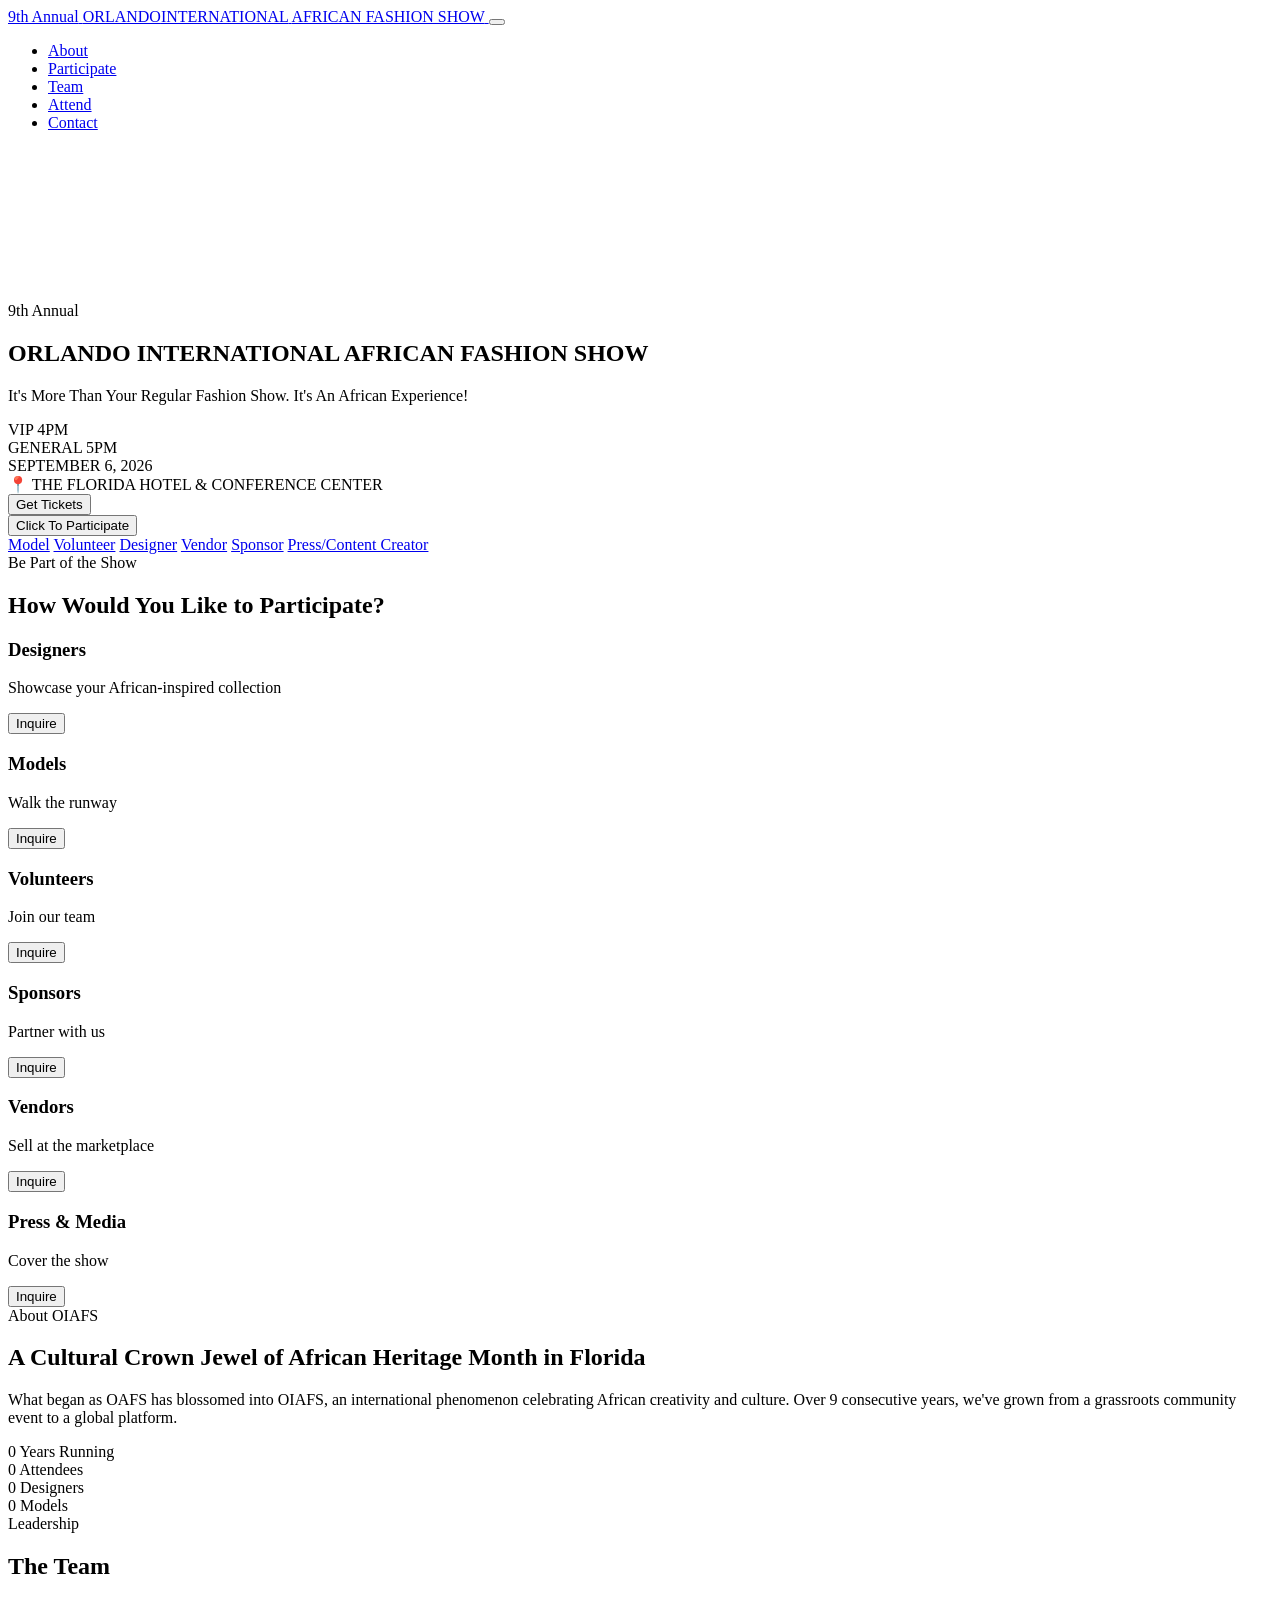
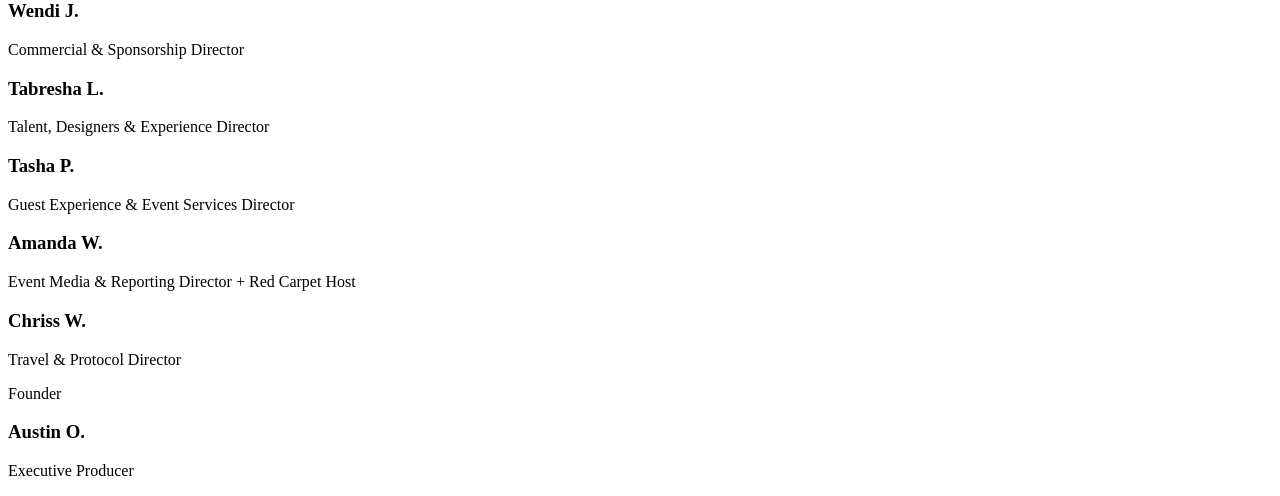
==== index.html @ 16256e50 "Add index.html for Orlando African Fashion Show 2026 This file contains the complete HTML structure " ====
<!DOCTYPE html>
<html lang="en">
<head>
    <meta charset="UTF-8">
    <meta name="viewport" content="width=device-width, initial-scale=1.0">
    <title>Orlando African Fashion Show 2026 | 9th Annual</title>
    <meta name="description" content="The Orlando African Fashion Show (OIAFS) 2026 - September 6, 2026 at The Florida Hotel & Conference Center. Celebrating African creativity and culture.">
    
    <link rel="preconnect" href="https://fonts.googleapis.com">
    <link href="https://fonts.googleapis.com/css2?family=Cormorant+Garamond:wght@400;500;600;700&family=Inter:wght@300;400;500;600&display=swap" rel="stylesheet">
    
    <link rel="stylesheet" href="styles.css">
</head>
<body>
    <!-- Navigation -->
    <nav class="navbar" id="navbar">
        <div class="nav-container">
            <a href="#" class="logo">
                <span class="logo-8th">9th Annual</span>
                <span class="logo-main">ORLANDO<span class="logo-accent">INTERNATIONAL</span></span>
                <span class="logo-main">AFRICAN FASHION SHOW</span>
            </a>
            
            <button class="nav-toggle" id="navToggle" aria-label="Toggle navigation">
                <span></span>
                <span></span>
                <span></span>
            </button>
            
            <ul class="nav-menu" id="navMenu">
                <li><a href="#about" class="nav-link">About</a></li>
                <li><a href="#participate" class="nav-link">Participate</a></li>
                <li><a href="#team" class="nav-link">Team</a></li>
                <li><a href="#attend" class="nav-link">Attend</a></li>
                <li><a href="#contact" class="nav-link">Contact</a></li>
            </ul>
        </div>
    </nav>

    <!-- Hero Section -->
    <section class="hero" id="hero">
        <div class="hero-bg">
            <video class="hero-video" autoplay muted loop playsinline>
                <source src="images/hero-video.mp4" type="video/mp4">
            </video>
        </div>
        <div class="hero-overlay"></div>
        
        <div class="hero-content">
            <div class="hero-badge fade-in-up">
                <span class="badge-text">9th Annual</span>
            </div>
            <h1 class="hero-title fade-in-up delay-1">
                <span class="title-line">ORLANDO</span>
                <span class="title-line accent">INTERNATIONAL</span>
                <span class="title-line accent">AFRICAN FASHION SHOW</span>
            </h1>
            <p class="hero-tagline fade-in-up delay-2">It's More Than Your Regular Fashion Show. It's An African Experience!</p>
            
            <div class="hero-details fade-in-up delay-3">
                <div class="detail-item">
                    <span class="detail-label">VIP</span>
                    <span class="detail-value">4PM</span>
                </div>
                <div class="detail-separator"></div>
                <div class="detail-item">
                    <span class="detail-label">GENERAL</span>
                    <span class="detail-value">5PM</span>
                </div>
                <div class="detail-separator"></div>
                <div class="detail-item highlight">
                    <span class="detail-label">SEPTEMBER 6, 2026</span>
                </div>
            </div>
            
            <div class="hero-venue fade-in-up delay-4">
                <span class="venue-icon">📍</span>
                <span>THE FLORIDA HOTEL & CONFERENCE CENTER</span>
            </div>
            
            <div class="hero-ctas fade-in-up delay-5">
                <button class="btn btn-primary" data-category="attend">
                    <span>Get Tickets</span>
                </button>
                <div class="dropdown-container">
                    <button class="btn btn-secondary dropdown-toggle" id="participateDropdownBtn">
                        <span>Click To Participate</span>
                    </button>
                    <div class="dropdown-menu" id="participateDropdown">
                        <a href="#" class="dropdown-item" data-category="model">Model</a>
                        <a href="#" class="dropdown-item" data-category="volunteer">Volunteer</a>
                        <a href="#" class="dropdown-item" data-category="designer">Designer</a>
                        <a href="#" class="dropdown-item" data-category="vendor">Vendor</a>
                        <a href="#" class="dropdown-item" data-category="sponsor">Sponsor</a>
                        <a href="#" class="dropdown-item" data-category="press">Press/Content Creator</a>
                    </div>
                </div>
            </div>
        </div>
    </section>

    <!-- Participate Section -->
    <section class="participate" id="participate">
        <div class="container">
            <div class="section-header">
                <span class="section-label fade-in">Be Part of the Show</span>
                <h2 class="section-title fade-in">How Would You Like to Participate?</h2>
            </div>
            
            <div class="participate-grid">
                <div class="participate-card fade-in-up" data-category="designer">
                    <h3 class="card-title">Designers</h3>
                    <p class="card-desc">Showcase your African-inspired collection</p>
                    <button class="card-btn">Inquire</button>
                </div>
                <div class="participate-card fade-in-up delay-1" data-category="model">
                    <h3 class="card-title">Models</h3>
                    <p class="card-desc">Walk the runway</p>
                    <button class="card-btn">Inquire</button>
                </div>
                <div class="participate-card fade-in-up delay-2" data-category="volunteer">
                    <h3 class="card-title">Volunteers</h3>
                    <p class="card-desc">Join our team</p>
                    <button class="card-btn">Inquire</button>
                </div>
                <div class="participate-card fade-in-up delay-3" data-category="sponsor">
                    <h3 class="card-title">Sponsors</h3>
                    <p class="card-desc">Partner with us</p>
                    <button class="card-btn">Inquire</button>
                </div>
                <div class="participate-card fade-in-up delay-4" data-category="vendor">
                    <h3 class="card-title">Vendors</h3>
                    <p class="card-desc">Sell at the marketplace</p>
                    <button class="card-btn">Inquire</button>
                </div>
                <div class="participate-card fade-in-up delay-5" data-category="press">
                    <h3 class="card-title">Press & Media</h3>
                    <p class="card-desc">Cover the show</p>
                    <button class="card-btn">Inquire</button>
                </div>
            </div>
        </div>
    </section>

    <!-- About Section -->
    <section class="about" id="about">
        <div class="container">
            <div class="about-grid">
                <div class="about-content">
                    <span class="section-label light fade-in">About OIAFS</span>
                    <h2 class="section-title light fade-in">A Cultural Crown Jewel of African Heritage Month in Florida</h2>
                    <p class="about-text fade-in">
                        What began as OAFS has blossomed into OIAFS, an international phenomenon celebrating African creativity and culture. Over 9 consecutive years, we've grown from a grassroots community event to a global platform.
                    </p>
                    
                    <div class="about-stats">
                        <div class="stat-item fade-in-up">
                            <span class="stat-number" data-count="9" data-suffix="+">0</span>
                            <span class="stat-label">Years Running</span>
                        </div>
                        <div class="stat-item fade-in-up delay-1">
                            <span class="stat-number" data-count="1800" data-suffix="+">0</span>
                            <span class="stat-label">Attendees</span>
                        </div>
                        <div class="stat-item fade-in-up delay-2">
                            <span class="stat-number" data-count="50" data-suffix="+">0</span>
                            <span class="stat-label">Designers</span>
                        </div>
                        <div class="stat-item fade-in-up delay-3">
                            <span class="stat-number" data-count="250" data-suffix="+">0</span>
                            <span class="stat-label">Models</span>
                        </div>
                    </div>
                </div>
            </div>
        </div>
    </section>

    <!-- Team Section -->
    <section class="team" id="team">
        <div class="container">
            <div class="section-header centered">
                <span class="section-label fade-in">Leadership</span>
                <h2 class="section-title fade-in">The Team</h2>
            </div>
            
            <div class="team-grid">
                <div class="team-card fade-in-up">
                    <h3 class="team-name">Wendi J.</h3>
                    <p class="team-role">Commercial & Sponsorship Director</p>
                </div>
                <div class="team-card fade-in-up delay-1">
                    <h3 class="team-name">Tabresha L.</h3>
                    <p class="team-role">Talent, Designers & Experience Director</p>
                </div>
                <div class="team-card fade-in-up delay-2">
                    <h3 class="team-name">Tasha P.</h3>
                    <p class="team-role">Guest Experience & Event Services Director</p>
                </div>
                <div class="team-card fade-in-up delay-3">
                    <h3 class="team-name">Amanda W.</h3>
                    <p class="team-role">Event Media & Reporting Director + Red Carpet Host</p>
                </div>
                <div class="team-card fade-in-up delay-4">
                    <h3 class="team-name">Chriss W.</h3>
                    <p class="team-role">Travel & Protocol Director</p>
                </div>
                <div class="team-card fade-in-up delay-5 featured">
                    <span class="team-badge">Founder</span>
                    <h3 class="team-name">Austin O.</h3>
                    <p class="team-role">Executive Producer</p>
                </div>
            </div>
        </div>
    </section>

    <script src="scripts.js"></script>
</body>
</html>
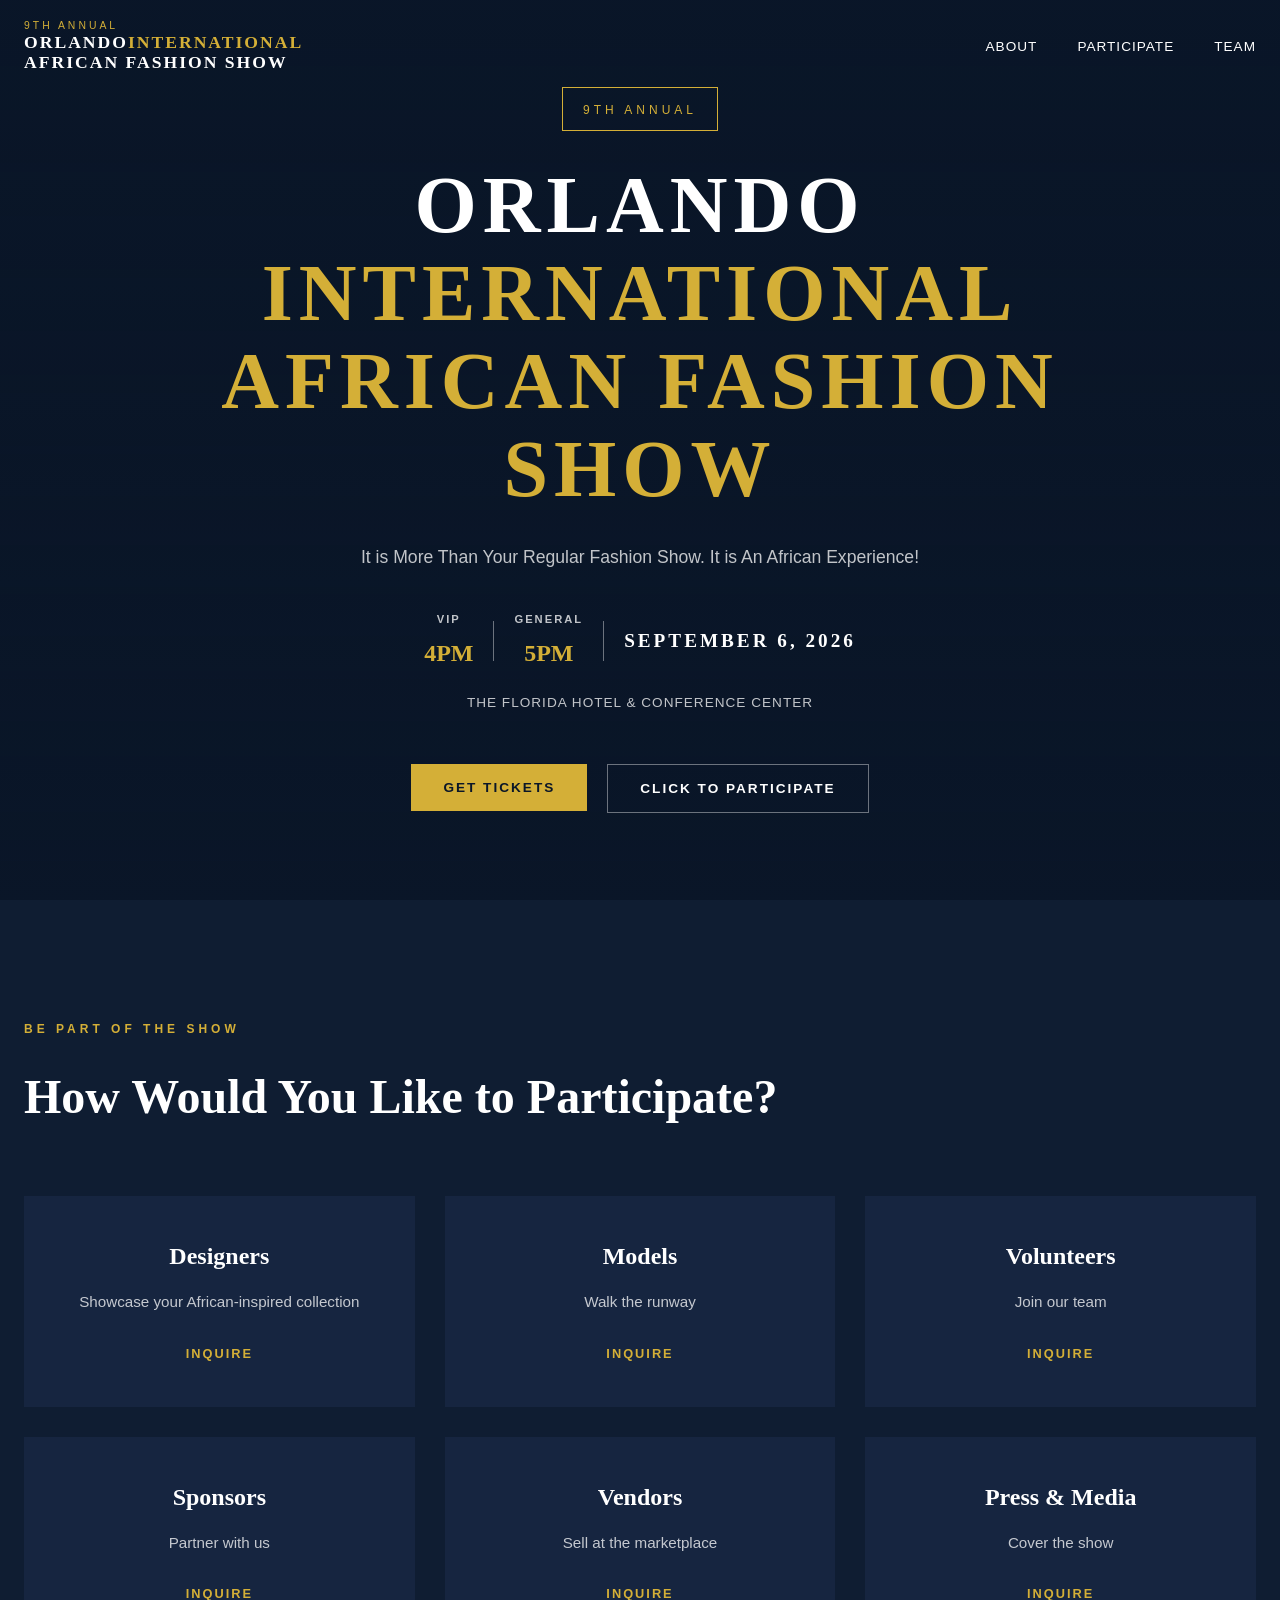
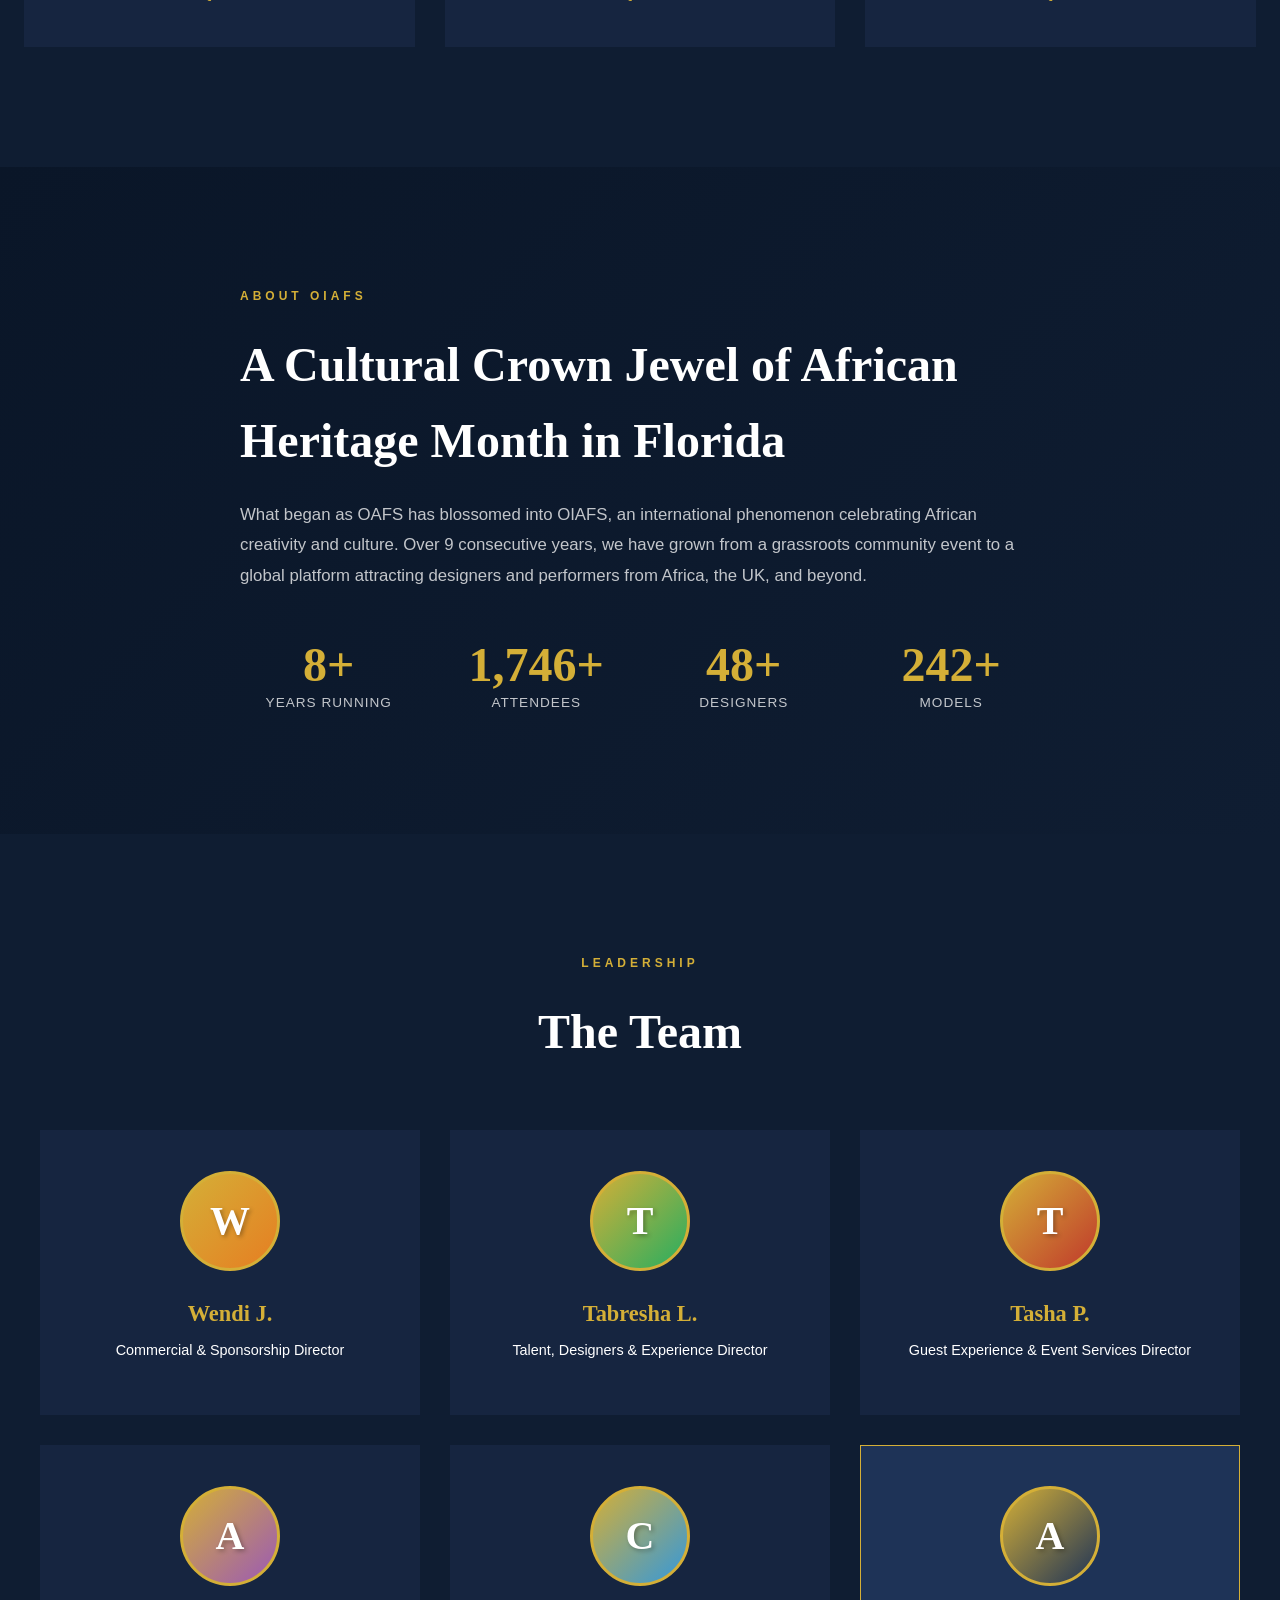
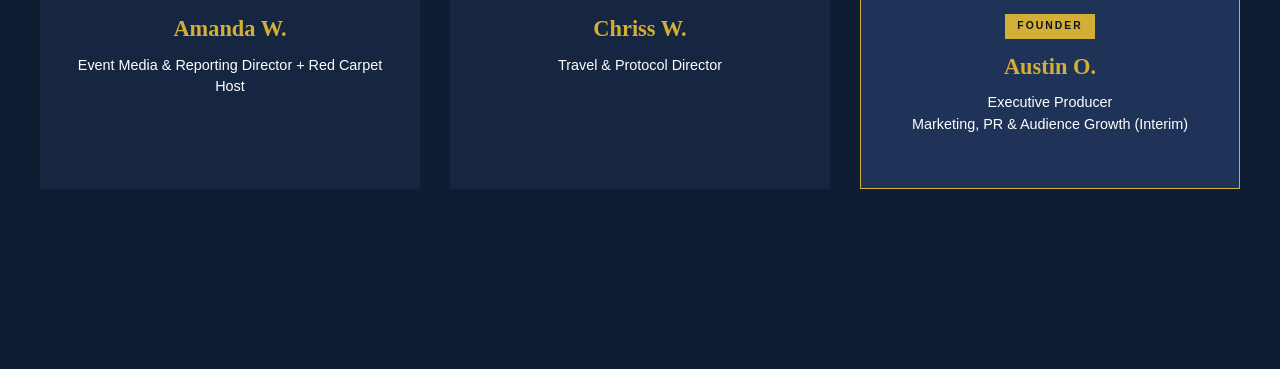
==== commit a5b3e9ae: "Add files via upload" ====
--- a/index.html
+++ b/index.html
@@ -3,16 +3,12 @@
 <head>
     <meta charset="UTF-8">
     <meta name="viewport" content="width=device-width, initial-scale=1.0">
-    <title>Orlando African Fashion Show 2026 | 9th Annual</title>
-    <meta name="description" content="The Orlando African Fashion Show (OIAFS) 2026 - September 6, 2026 at The Florida Hotel & Conference Center. Celebrating African creativity and culture.">
-    
-    <link rel="preconnect" href="https://fonts.googleapis.com">
+    <title>Orlando International African Fashion Show 2026 | 9th Annual</title>
+    <meta name="description" content="OIAFS 2026 - September 6, 2026 at The Florida Hotel & Conference Center">
     <link href="https://fonts.googleapis.com/css2?family=Cormorant+Garamond:wght@400;500;600;700&family=Inter:wght@300;400;500;600&display=swap" rel="stylesheet">
-    
     <link rel="stylesheet" href="styles.css">
 </head>
 <body>
-    <!-- Navigation -->
     <nav class="navbar" id="navbar">
         <div class="nav-container">
             <a href="#" class="logo">
@@ -20,24 +16,14 @@
                 <span class="logo-main">ORLANDO<span class="logo-accent">INTERNATIONAL</span></span>
                 <span class="logo-main">AFRICAN FASHION SHOW</span>
             </a>
-            
-            <button class="nav-toggle" id="navToggle" aria-label="Toggle navigation">
-                <span></span>
-                <span></span>
-                <span></span>
-            </button>
-            
             <ul class="nav-menu" id="navMenu">
                 <li><a href="#about" class="nav-link">About</a></li>
                 <li><a href="#participate" class="nav-link">Participate</a></li>
                 <li><a href="#team" class="nav-link">Team</a></li>
-                <li><a href="#attend" class="nav-link">Attend</a></li>
-                <li><a href="#contact" class="nav-link">Contact</a></li>
             </ul>
         </div>
     </nav>
 
-    <!-- Hero Section -->
     <section class="hero" id="hero">
         <div class="hero-bg">
             <video class="hero-video" autoplay muted loop playsinline>
@@ -45,7 +31,6 @@
             </video>
         </div>
         <div class="hero-overlay"></div>
-        
         <div class="hero-content">
             <div class="hero-badge fade-in-up">
                 <span class="badge-text">9th Annual</span>
@@ -55,33 +40,19 @@
                 <span class="title-line accent">INTERNATIONAL</span>
                 <span class="title-line accent">AFRICAN FASHION SHOW</span>
             </h1>
-            <p class="hero-tagline fade-in-up delay-2">It's More Than Your Regular Fashion Show. It's An African Experience!</p>
-            
+            <p class="hero-tagline fade-in-up delay-2">It is More Than Your Regular Fashion Show. It is An African Experience!</p>
             <div class="hero-details fade-in-up delay-3">
-                <div class="detail-item">
-                    <span class="detail-label">VIP</span>
-                    <span class="detail-value">4PM</span>
-                </div>
+                <div class="detail-item"><span class="detail-label">VIP</span><span class="detail-value">4PM</span></div>
                 <div class="detail-separator"></div>
-                <div class="detail-item">
-                    <span class="detail-label">GENERAL</span>
-                    <span class="detail-value">5PM</span>
-                </div>
+                <div class="detail-item"><span class="detail-label">GENERAL</span><span class="detail-value">5PM</span></div>
                 <div class="detail-separator"></div>
-                <div class="detail-item highlight">
-                    <span class="detail-label">SEPTEMBER 6, 2026</span>
-                </div>
-            </div>
-            
+                <div class="detail-item highlight"><span class="detail-label">SEPTEMBER 6, 2026</span></div>
+            </div>
             <div class="hero-venue fade-in-up delay-4">
-                <span class="venue-icon">📍</span>
                 <span>THE FLORIDA HOTEL & CONFERENCE CENTER</span>
             </div>
-            
             <div class="hero-ctas fade-in-up delay-5">
-                <button class="btn btn-primary" data-category="attend">
-                    <span>Get Tickets</span>
-                </button>
+                <button class="btn btn-primary" data-category="attend"><span>Get Tickets</span></button>
                 <div class="dropdown-container">
                     <button class="btn btn-secondary dropdown-toggle" id="participateDropdownBtn">
                         <span>Click To Participate</span>
@@ -99,14 +70,12 @@
         </div>
     </section>
 
-    <!-- Participate Section -->
     <section class="participate" id="participate">
         <div class="container">
             <div class="section-header">
                 <span class="section-label fade-in">Be Part of the Show</span>
                 <h2 class="section-title fade-in">How Would You Like to Participate?</h2>
             </div>
-            
             <div class="participate-grid">
                 <div class="participate-card fade-in-up" data-category="designer">
                     <h3 class="card-title">Designers</h3>
@@ -142,77 +111,116 @@
         </div>
     </section>
 
-    <!-- About Section -->
     <section class="about" id="about">
         <div class="container">
-            <div class="about-grid">
-                <div class="about-content">
-                    <span class="section-label light fade-in">About OIAFS</span>
-                    <h2 class="section-title light fade-in">A Cultural Crown Jewel of African Heritage Month in Florida</h2>
-                    <p class="about-text fade-in">
-                        What began as OAFS has blossomed into OIAFS, an international phenomenon celebrating African creativity and culture. Over 9 consecutive years, we've grown from a grassroots community event to a global platform.
-                    </p>
-                    
-                    <div class="about-stats">
-                        <div class="stat-item fade-in-up">
-                            <span class="stat-number" data-count="9" data-suffix="+">0</span>
-                            <span class="stat-label">Years Running</span>
-                        </div>
-                        <div class="stat-item fade-in-up delay-1">
-                            <span class="stat-number" data-count="1800" data-suffix="+">0</span>
-                            <span class="stat-label">Attendees</span>
-                        </div>
-                        <div class="stat-item fade-in-up delay-2">
-                            <span class="stat-number" data-count="50" data-suffix="+">0</span>
-                            <span class="stat-label">Designers</span>
-                        </div>
-                        <div class="stat-item fade-in-up delay-3">
-                            <span class="stat-number" data-count="250" data-suffix="+">0</span>
-                            <span class="stat-label">Models</span>
-                        </div>
-                    </div>
-                </div>
-            </div>
-        </div>
-    </section>
-
-    <!-- Team Section -->
+            <div class="about-content">
+                <span class="section-label light fade-in">About OIAFS</span>
+                <h2 class="section-title light fade-in">A Cultural Crown Jewel of African Heritage Month in Florida</h2>
+                <p class="about-text fade-in">What began as OAFS has blossomed into OIAFS, an international phenomenon celebrating African creativity and culture. Over 9 consecutive years, we have grown from a grassroots community event to a global platform attracting designers and performers from Africa, the UK, and beyond.</p>
+                <div class="about-stats">
+                    <div class="stat-item fade-in-up">
+                        <span class="stat-number" data-count="9" data-suffix="+">0</span>
+                        <span class="stat-label">Years Running</span>
+                    </div>
+                    <div class="stat-item fade-in-up delay-1">
+                        <span class="stat-number" data-count="1800" data-suffix="+">0</span>
+                        <span class="stat-label">Attendees</span>
+                    </div>
+                    <div class="stat-item fade-in-up delay-2">
+                        <span class="stat-number" data-count="50" data-suffix="+">0</span>
+                        <span class="stat-label">Designers</span>
+                    </div>
+                    <div class="stat-item fade-in-up delay-3">
+                        <span class="stat-number" data-count="250" data-suffix="+">0</span>
+                        <span class="stat-label">Models</span>
+                    </div>
+                </div>
+            </div>
+        </div>
+    </section>
+
     <section class="team" id="team">
         <div class="container">
             <div class="section-header centered">
                 <span class="section-label fade-in">Leadership</span>
                 <h2 class="section-title fade-in">The Team</h2>
             </div>
-            
             <div class="team-grid">
                 <div class="team-card fade-in-up">
+                    <div class="team-avatar" style="background: linear-gradient(135deg, #D4AF37 0%, #E67E22 100%);"><span>W</span></div>
                     <h3 class="team-name">Wendi J.</h3>
                     <p class="team-role">Commercial & Sponsorship Director</p>
                 </div>
                 <div class="team-card fade-in-up delay-1">
+                    <div class="team-avatar" style="background: linear-gradient(135deg, #D4AF37 0%, #27AE60 100%);"><span>T</span></div>
                     <h3 class="team-name">Tabresha L.</h3>
                     <p class="team-role">Talent, Designers & Experience Director</p>
                 </div>
                 <div class="team-card fade-in-up delay-2">
+                    <div class="team-avatar" style="background: linear-gradient(135deg, #D4AF37 0%, #C0392B 100%);"><span>T</span></div>
                     <h3 class="team-name">Tasha P.</h3>
                     <p class="team-role">Guest Experience & Event Services Director</p>
                 </div>
                 <div class="team-card fade-in-up delay-3">
+                    <div class="team-avatar" style="background: linear-gradient(135deg, #D4AF37 0%, #9B59B6 100%);"><span>A</span></div>
                     <h3 class="team-name">Amanda W.</h3>
                     <p class="team-role">Event Media & Reporting Director + Red Carpet Host</p>
                 </div>
                 <div class="team-card fade-in-up delay-4">
+                    <div class="team-avatar" style="background: linear-gradient(135deg, #D4AF37 0%, #3498DB 100%);"><span>C</span></div>
                     <h3 class="team-name">Chriss W.</h3>
                     <p class="team-role">Travel & Protocol Director</p>
                 </div>
                 <div class="team-card fade-in-up delay-5 featured">
+                    <div class="team-avatar" style="background: linear-gradient(135deg, #D4AF37 0%, #1E3357 100%);"><span>A</span></div>
                     <span class="team-badge">Founder</span>
                     <h3 class="team-name">Austin O.</h3>
-                    <p class="team-role">Executive Producer</p>
-                </div>
-            </div>
-        </div>
-    </section>
+                    <p class="team-role">Executive Producer<br>Marketing, PR & Audience Growth (Interim)</p>
+                </div>
+            </div>
+        </div>
+    </section>
+
+    <div class="modal" id="inquiryModal">
+        <div class="modal-backdrop"></div>
+        <div class="modal-content">
+            <button class="modal-close" aria-label="Close">&times;</button>
+            <div class="modal-header">
+                <h2 class="modal-title">Get Started with OIAFS 2026</h2>
+                <p class="modal-subtitle">Enter your details to continue to registration</p>
+            </div>
+            <form class="inquiry-form" id="inquiryForm">
+                <div class="form-group">
+                    <label for="inquiryFirstName">First Name *</label>
+                    <input type="text" id="inquiryFirstName" name="firstName" required placeholder="Enter your first name">
+                </div>
+                <div class="form-group">
+                    <label for="inquiryEmail">Email Address *</label>
+                    <input type="email" id="inquiryEmail" name="email" required placeholder="your@email.com">
+                </div>
+                <div class="form-group">
+                    <label for="inquiryPhone">Mobile Number *</label>
+                    <input type="tel" id="inquiryPhone" name="phone" required placeholder="(407) 555-0123">
+                </div>
+                <div class="form-group">
+                    <label for="inquiryCategory">I am interested in... *</label>
+                    <select id="inquiryCategory" name="category" required>
+                        <option value="">Select an option</option>
+                        <option value="designer">Designer - Showcase my collection</option>
+                        <option value="model">Model - Walk the runway</option>
+                        <option value="volunteer">Volunteer - Join the team</option>
+                        <option value="sponsor">Sponsor - Partner with us</option>
+                        <option value="vendor">Vendor - Sell at the marketplace</option>
+                        <option value="attend">Attend - Experience the show</option>
+                        <option value="press">Press/Media - Cover the event</option>
+                    </select>
+                </div>
+                <button type="submit" class="btn btn-primary btn-full">
+                    <span>Continue to Registration</span>
+                </button>
+            </form>
+        </div>
+    </div>
 
     <script src="scripts.js"></script>
 </body>
--- a/styles.css
+++ b/styles.css
@@ -0,0 +1,174 @@
+/* OIAFS 2026 - Deep Navy Blue Afrocentric Theme */
+:root {
+    --primary-gold: #D4AF37;
+    --primary-gold-light: #F4D03F;
+    --primary-gold-dark: #B8860B;
+    --navy: #0A1628;
+    --navy-light: #0F1D32;
+    --navy-lighter: #162540;
+    --navy-accent: #1E3357;
+    --afro-orange: #E67E22;
+    --afro-red: #C0392B;
+    --afro-green: #27AE60;
+    --white: #FFFFFF;
+    --white-muted: rgba(255, 255, 255, 0.75);
+    --gray: #8B9DC3;
+    --success: #27AE60;
+    --error: #E74C3C;
+    --font-serif: 'Cormorant Garamond', Georgia, serif;
+    --font-sans: 'Inter', -apple-system, BlinkMacSystemFont, sans-serif;
+}
+
+*, *::before, *::after { box-sizing: border-box; margin: 0; padding: 0; }
+html { scroll-behavior: smooth; font-size: 16px; }
+body { font-family: var(--font-sans); background: var(--navy); color: var(--white); line-height: 1.6; overflow-x: hidden; }
+.container { max-width: 1400px; margin: 0 auto; padding: 0 24px; }
+
+/* Animations */
+@keyframes fadeInUp { from { opacity: 0; transform: translateY(30px); } to { opacity: 1; transform: translateY(0); } }
+@keyframes fadeIn { from { opacity: 0; } to { opacity: 1; } }
+.fade-in { opacity: 0; animation: fadeIn 0.8s ease forwards; }
+.fade-in-up { opacity: 0; animation: fadeInUp 0.8s ease forwards; }
+.delay-1 { animation-delay: 0.1s; }
+.delay-2 { animation-delay: 0.2s; }
+.delay-3 { animation-delay: 0.3s; }
+.delay-4 { animation-delay: 0.4s; }
+.delay-5 { animation-delay: 0.5s; }
+
+/* Navigation */
+.navbar { position: fixed; top: 0; left: 0; right: 0; z-index: 1000; padding: 20px 0; transition: all 0.4s ease; background: transparent; }
+.navbar.scrolled { background: rgba(10, 22, 40, 0.98); backdrop-filter: blur(20px); padding: 15px 0; box-shadow: 0 4px 20px rgba(0,0,0,0.15); }
+.nav-container { max-width: 1400px; margin: 0 auto; padding: 0 24px; display: flex; justify-content: space-between; align-items: center; }
+.logo { display: flex; flex-direction: column; line-height: 1.1; text-decoration: none; }
+.logo-8th { font-family: var(--font-sans); font-size: 0.65rem; font-weight: 500; letter-spacing: 3px; text-transform: uppercase; color: var(--primary-gold); margin-bottom: 2px; }
+.logo-main { font-family: var(--font-serif); font-size: 1.1rem; font-weight: 600; letter-spacing: 2px; color: var(--white); }
+.logo-accent { color: var(--primary-gold); }
+.nav-menu { display: flex; list-style: none; gap: 40px; }
+.nav-link { font-size: 0.85rem; font-weight: 500; letter-spacing: 1px; text-transform: uppercase; color: var(--white); text-decoration: none; position: relative; transition: color 0.2s ease; }
+.nav-link::after { content: ''; position: absolute; bottom: -4px; left: 0; width: 0; height: 1px; background: var(--primary-gold); transition: width 0.2s ease; }
+.nav-link:hover { color: var(--primary-gold); }
+.nav-link:hover::after { width: 100%; }
+
+/* Hero */
+.hero { min-height: 100vh; display: flex; align-items: center; justify-content: center; position: relative; overflow: hidden; }
+.hero-bg { position: absolute; inset: 0; z-index: 0; overflow: hidden; }
+.hero-video { position: absolute; min-width: 100%; min-height: 100%; width: auto; height: auto; top: 50%; left: 50%; transform: translate(-50%, -50%); object-fit: cover; }
+.hero-overlay { position: absolute; inset: 0; background: linear-gradient(to bottom, rgba(10, 22, 40, 0.85) 0%, rgba(10, 22, 40, 0.65) 50%, rgba(10, 22, 40, 0.9) 100%); z-index: 1; }
+.hero-content { position: relative; z-index: 2; text-align: center; max-width: 900px; padding: 0 24px; }
+.hero-badge { display: inline-block; padding: 8px 20px; border: 1px solid var(--primary-gold); margin-bottom: 30px; }
+.badge-text { font-size: 0.75rem; font-weight: 500; letter-spacing: 4px; text-transform: uppercase; color: var(--primary-gold); }
+.hero-title { margin-bottom: 30px; }
+.title-line { display: block; font-family: var(--font-serif); font-size: clamp(2.5rem, 8vw, 5rem); font-weight: 600; letter-spacing: 6px; color: var(--white); line-height: 1.1; }
+.title-line.accent { color: var(--primary-gold); }
+.hero-tagline { font-size: 1.1rem; color: var(--white-muted); margin-bottom: 40px; }
+.hero-details { display: flex; justify-content: center; align-items: center; gap: 20px; margin-bottom: 20px; flex-wrap: wrap; }
+.detail-item { display: flex; flex-direction: column; align-items: center; gap: 5px; }
+.detail-label { font-size: 0.7rem; font-weight: 600; letter-spacing: 2px; text-transform: uppercase; color: var(--white-muted); }
+.detail-value { font-family: var(--font-serif); font-size: 1.5rem; font-weight: 600; color: var(--primary-gold); }
+.detail-item.highlight .detail-label { font-family: var(--font-serif); font-size: 1.2rem; color: var(--white); letter-spacing: 3px; }
+.detail-separator { width: 1px; height: 40px; background: rgba(255, 255, 255, 0.4); }
+.hero-venue { display: flex; align-items: center; justify-content: center; gap: 8px; font-size: 0.85rem; letter-spacing: 1px; color: var(--white-muted); margin-bottom: 50px; }
+.hero-ctas { display: flex; gap: 20px; justify-content: center; flex-wrap: wrap; align-items: flex-start; }
+
+/* Buttons */
+.btn { display: inline-flex; align-items: center; gap: 10px; padding: 16px 32px; font-family: var(--font-sans); font-size: 0.85rem; font-weight: 600; letter-spacing: 2px; text-transform: uppercase; border: none; cursor: pointer; transition: all 0.2s ease; position: relative; overflow: hidden; }
+.btn-primary { background: var(--primary-gold); color: var(--navy); }
+.btn-primary:hover { background: var(--primary-gold-light); transform: translateY(-2px); box-shadow: 0 4px 30px rgba(212, 175, 55, 0.3); }
+.btn-secondary { background: transparent; color: var(--white); border: 1px solid rgba(255, 255, 255, 0.4); }
+.btn-secondary:hover { border-color: var(--primary-gold); color: var(--primary-gold); transform: translateY(-2px); }
+.btn-full { width: 100%; justify-content: center; }
+
+/* Dropdown */
+.dropdown-container { position: relative; }
+.dropdown-toggle { display: flex; align-items: center; gap: 8px; }
+.dropdown-menu { position: absolute; top: calc(100% + 10px); left: 0; right: 0; background: var(--navy-lighter); border: 1px solid var(--primary-gold); border-top: 2px solid var(--primary-gold); min-width: 220px; opacity: 0; visibility: hidden; transform: translateY(-15px) scale(0.95); transform-origin: top center; transition: all 0.4s cubic-bezier(0.34, 1.56, 0.64, 1); z-index: 100; box-shadow: 0 10px 40px rgba(0, 0, 0, 0.4); }
+.dropdown-container.active .dropdown-menu { opacity: 1; visibility: visible; transform: translateY(0) scale(1); }
+.dropdown-item { display: block; padding: 14px 20px; font-size: 0.85rem; font-weight: 500; letter-spacing: 1px; text-transform: uppercase; color: var(--white); text-decoration: none; border-bottom: 1px solid var(--navy-accent); transition: all 0.2s ease; opacity: 0; transform: translateX(-10px); }
+.dropdown-item:last-child { border-bottom: none; }
+.dropdown-item:hover { background: var(--primary-gold); color: var(--navy); }
+.dropdown-container.active .dropdown-item { opacity: 1; transform: translateX(0); }
+.dropdown-container.active .dropdown-item:nth-child(1) { transition-delay: 0.05s; }
+.dropdown-container.active .dropdown-item:nth-child(2) { transition-delay: 0.1s; }
+.dropdown-container.active .dropdown-item:nth-child(3) { transition-delay: 0.15s; }
+.dropdown-container.active .dropdown-item:nth-child(4) { transition-delay: 0.2s; }
+.dropdown-container.active .dropdown-item:nth-child(5) { transition-delay: 0.25s; }
+.dropdown-container.active .dropdown-item:nth-child(6) { transition-delay: 0.3s; }
+
+/* Participate Section */
+.participate { padding: 120px 0; background: var(--navy-light); }
+.section-header { margin-bottom: 60px; }
+.section-header.centered { text-align: center; }
+.section-label { display: block; font-size: 0.75rem; font-weight: 600; letter-spacing: 4px; text-transform: uppercase; color: var(--primary-gold); margin-bottom: 20px; }
+.section-title { font-family: var(--font-serif); font-size: clamp(2rem, 5vw, 3rem); font-weight: 600; margin-bottom: 20px; }
+.section-title.light { color: var(--white); }
+.participate-grid { display: grid; grid-template-columns: repeat(auto-fit, minmax(300px, 1fr)); gap: 30px; }
+.participate-card { background: var(--navy-lighter); padding: 40px 30px; text-align: center; position: relative; overflow: hidden; cursor: pointer; transition: all 0.4s ease; border: 1px solid transparent; }
+.participate-card::before { content: ''; position: absolute; inset: 0; border: 1px solid var(--primary-gold); opacity: 0; transition: opacity 0.2s ease; }
+.participate-card:hover { transform: translateY(-5px); }
+.participate-card:hover::before { opacity: 1; }
+.card-title { font-family: var(--font-serif); font-size: 1.5rem; margin-bottom: 15px; }
+.card-desc { font-size: 0.95rem; color: var(--white-muted); margin-bottom: 25px; line-height: 1.6; }
+.card-btn { background: none; border: none; font-family: var(--font-sans); font-size: 0.8rem; font-weight: 600; letter-spacing: 2px; text-transform: uppercase; color: var(--primary-gold); cursor: pointer; position: relative; padding-bottom: 5px; }
+.card-btn::after { content: ''; position: absolute; bottom: 0; left: 0; width: 100%; height: 1px; background: var(--primary-gold); transform: scaleX(0); transform-origin: right; transition: transform 0.2s ease; }
+.participate-card:hover .card-btn::after { transform: scaleX(1); transform-origin: left; }
+
+/* About Section */
+.about { padding: 120px 0; position: relative; overflow: hidden; background: linear-gradient(135deg, var(--navy) 0%, var(--navy-light) 100%); }
+.about-content { max-width: 800px; margin: 0 auto; }
+.about-text { font-size: 1.05rem; color: var(--white-muted); margin-bottom: 25px; line-height: 1.8; }
+.about-stats { display: grid; grid-template-columns: repeat(4, 1fr); gap: 30px; margin-top: 50px; }
+.stat-item { text-align: center; }
+.stat-number { display: block; font-family: var(--font-serif); font-size: 3rem; font-weight: 600; color: var(--primary-gold); line-height: 1; }
+.stat-label { font-size: 0.85rem; color: var(--white-muted); letter-spacing: 1px; text-transform: uppercase; margin-top: 10px; }
+
+/* Team Section */
+.team { padding: 120px 0; background: var(--navy-light); }
+.team-grid { display: grid; grid-template-columns: repeat(auto-fit, minmax(280px, 1fr)); gap: 30px; max-width: 1200px; margin: 0 auto 60px; }
+.team-card { background: var(--navy-lighter); padding: 40px 30px; text-align: center; border: 1px solid transparent; transition: all 0.4s ease; position: relative; }
+.team-card:hover { border-color: var(--primary-gold); transform: translateY(-5px); }
+.team-card.featured { border-color: var(--primary-gold); background: var(--navy-accent); }
+.team-avatar { margin-bottom: 25px; width: 100px; height: 100px; border-radius: 50%; display: flex; align-items: center; justify-content: center; margin: 0 auto 25px; border: 3px solid var(--primary-gold); }
+.team-avatar span { font-family: var(--font-serif); font-size: 2.5rem; font-weight: 700; color: var(--white); text-shadow: 2px 2px 4px rgba(0,0,0,0.3); }
+.team-badge { display: inline-block; padding: 4px 12px; background: var(--primary-gold); color: var(--navy); font-size: 0.65rem; font-weight: 700; letter-spacing: 2px; text-transform: uppercase; margin-bottom: 10px; }
+.team-name { font-family: var(--font-serif); font-size: 1.4rem; margin-bottom: 8px; color: var(--primary-gold); }
+.team-role { font-size: 0.9rem; color: var(--white); margin-bottom: 12px; line-height: 1.5; }
+
+/* Modal */
+.modal { position: fixed; inset: 0; z-index: 2000; display: none; align-items: center; justify-content: center; padding: 20px; }
+.modal.active { display: flex; }
+.modal-backdrop { position: absolute; inset: 0; background: rgba(0, 0, 0, 0.85); backdrop-filter: blur(10px); opacity: 0; transition: opacity 0.4s ease; }
+.modal.active .modal-backdrop { opacity: 1; }
+.modal-content { position: relative; background: var(--navy-light); border: 1px solid var(--primary-gold); padding: 50px; max-width: 500px; width: 100%; transform: translateY(30px); opacity: 0; transition: all 0.4s ease; max-height: 90vh; overflow-y: auto; }
+.modal.active .modal-content { transform: translateY(0); opacity: 1; }
+.modal-close { position: absolute; top: 20px; right: 25px; background: none; border: none; font-size: 2rem; color: var(--white-muted); cursor: pointer; transition: color 0.2s ease; line-height: 1; }
+.modal-close:hover { color: var(--primary-gold); }
+.modal-header { text-align: center; margin-bottom: 40px; }
+.modal-title { font-family: var(--font-serif); font-size: 1.8rem; margin-bottom: 10px; }
+.modal-subtitle { font-size: 1rem; color: var(--white-muted); }
+
+/* Forms */
+.form-group { margin-bottom: 25px; }
+.form-group label { display: block; font-size: 0.8rem; font-weight: 500; letter-spacing: 1px; text-transform: uppercase; color: var(--white-muted); margin-bottom: 10px; }
+.form-group input, .form-group select { width: 100%; padding: 14px 18px; background: var(--navy); border: 1px solid var(--navy-accent); color: var(--white); font-family: var(--font-sans); font-size: 1rem; transition: all 0.2s ease; }
+.form-group input:focus, .form-group select:focus { outline: none; border-color: var(--primary-gold); }
+.form-group input::placeholder { color: var(--gray); }
+.form-group select { cursor: pointer; appearance: none; background-image: url("data:image/svg+xml,%3Csvg xmlns='http://www.w3.org/2000/svg' width='12' height='12' viewBox='0 0 12 12'%3E%3Cpath fill='%23D4AF37' d='M6 8L1 3h10z'/%3E%3C/svg%3E"); background-repeat: no-repeat; background-position: right 18px center; }
+
+/* Responsive */
+@media (max-width: 1024px) { .about-stats { grid-template-columns: repeat(2, 1fr); } }
+@media (max-width: 768px) {
+    .nav-menu { display: none; }
+    .hero-title .title-line { font-size: 2.5rem; }
+    .hero-details { flex-direction: column; gap: 15px; }
+    .detail-separator { display: none; }
+    .participate-grid { grid-template-columns: 1fr; }
+    .about-stats { grid-template-columns: repeat(2, 1fr); }
+    .stat-number { font-size: 2.5rem; }
+    .team-grid { grid-template-columns: 1fr; max-width: 400px; margin: 0 auto; }
+    .modal-content { padding: 30px; }
+}
+@media (max-width: 480px) {
+    .hero-title .title-line { font-size: 2rem; letter-spacing: 4px; }
+    .section-title { font-size: 1.8rem; }
+    .btn { padding: 14px 24px; font-size: 0.8rem; }
+}
